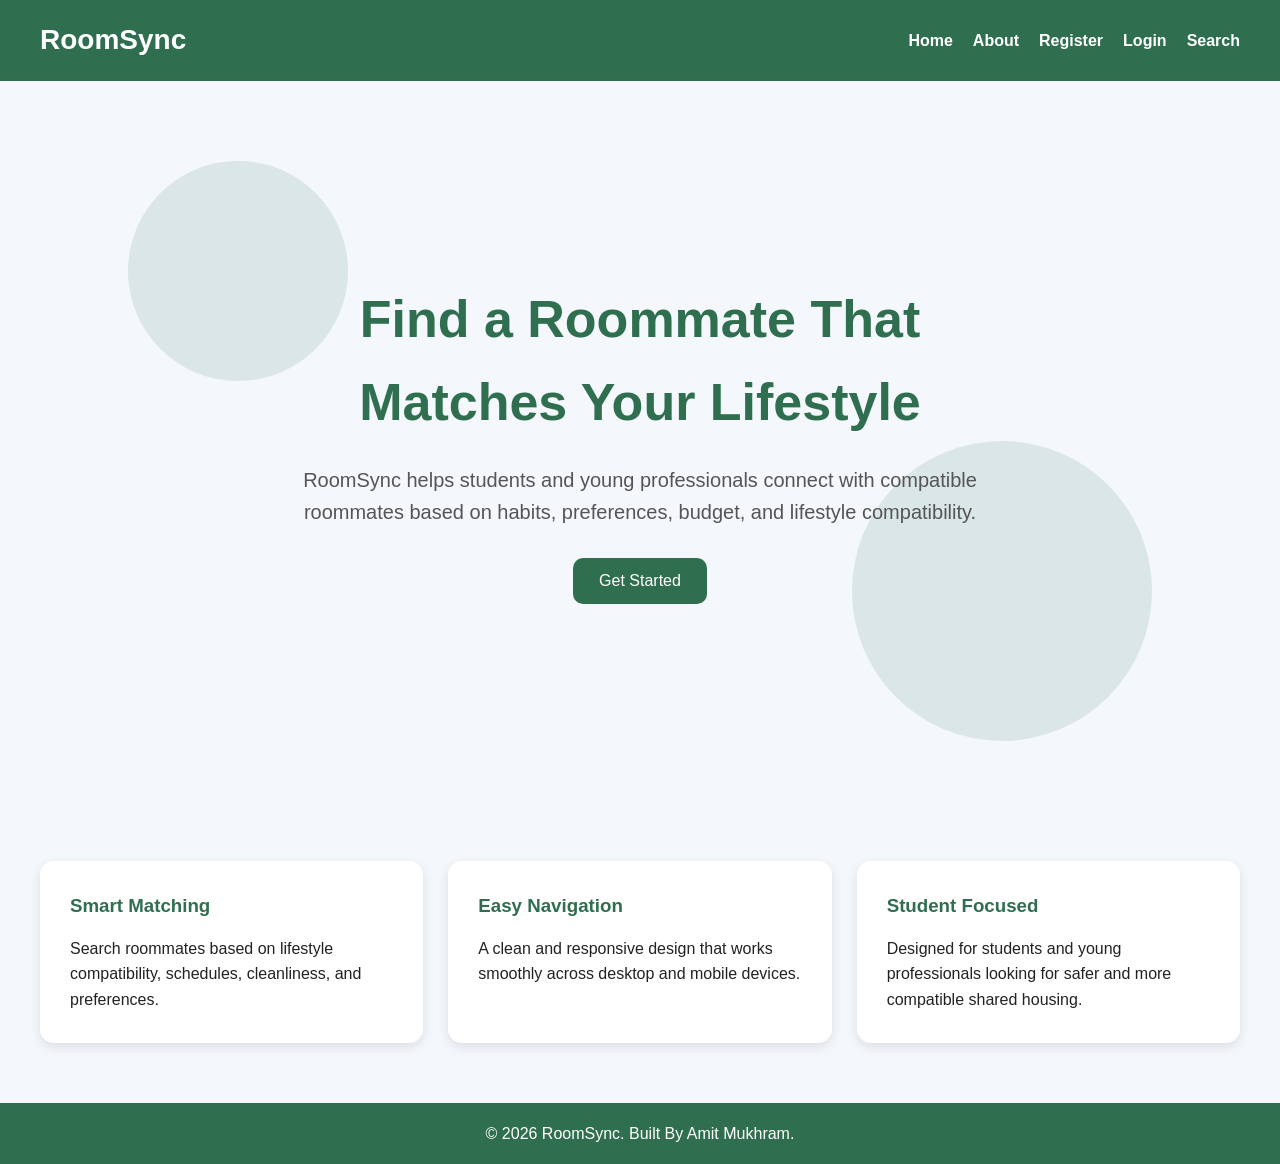
==== index.html @ 76289c37 "Update index.html" ====
<!DOCTYPE html>
<html lang="en">
<head>
    <meta charset="UTF-8">
    <meta name="viewport" content="width=device-width, initial-scale=1.0">
    <title>RoomSync</title>

    <link rel="stylesheet" href="style.css">
    <script src="script.js" defer></script>
</head>

<body onload="updateHomePage()">

    <nav>
        <h2>RoomSync</h2>

        <ul>
            <li><a href="index.html">Home</a></li>
            <li><a href="about.html">About</a></li>
            <li><a href="register.html">Register</a></li>
            <li><a href="login.html">Login</a></li>
            <li><a href="search.html">Search</a></li>
        </ul>
    </nav>

    <section class="hero">

        <div class="hero-text" id="homeContent">
    <h1>Find a Roommate That Matches Your Lifestyle</h1>

    <p>
        RoomSync helps students and young professionals connect with compatible roommates based on habits, preferences, budget, and lifestyle compatibility.
    </p>

    <button onclick="showMessage()">Get Started</button>
</div>

    </section>

    <section class="features">

        <div class="feature-card">
            <h3>Smart Matching</h3>
            <p>
                Search roommates based on lifestyle compatibility, schedules, cleanliness, and preferences.
            </p>
        </div>

        <div class="feature-card">
            <h3>Easy Navigation</h3>
            <p>
                A clean and responsive design that works smoothly across desktop and mobile devices.
            </p>
        </div>

        <div class="feature-card">
            <h3>Student Focused</h3>
            <p>
                Designed for students and young professionals looking for safer and more compatible shared housing.
            </p>
        </div>

    </section>

    <footer>
        <p>© 2026 RoomSync. Built By Amit Mukhram. </p>
    </footer>

</body>
</html>
---- style.css ----
* {
    margin: 0;
    padding: 0;
    box-sizing: border-box;
}

body {
    font-family: Arial, sans-serif;
    background-color: #f4f7fb;
    color: #222;
    line-height: 1.6;
}

/* NAVIGATION */

nav {
    background-color: #2f6f4f;
    color: white;

    display: flex;
    justify-content: space-between;
    align-items: center;

    padding: 18px 40px;

    flex-wrap: wrap;
}

nav h2 {
    font-size: 28px;
}

nav ul {
    list-style: none;

    display: flex;
    gap: 20px;

    flex-wrap: wrap;
}

nav ul li a {
    text-decoration: none;
    color: white;
    font-weight: bold;

    transition: 0.3s;
}

nav ul li a:hover {
    color: #d9f5e5;
}

/* HERO SECTION */

.hero {
    min-height: 80vh;

    display: flex;
    justify-content: center;
    align-items: center;

    text-align: center;

    padding: 40px 20px;
}

.hero-text {
    max-width: 700px;
}

.hero h1 {
    font-size: 52px;
    margin-bottom: 20px;

    color: #2f6f4f;
}

.hero p {
    font-size: 20px;
    color: #555;

    margin-bottom: 30px;
}

button {
    background-color: #2f6f4f;
    color: white;

    border: none;

    padding: 14px 26px;

    border-radius: 10px;

    font-size: 16px;
    cursor: pointer;

    transition: 0.3s;
}

button:hover {
    background-color: #25563d;
}

/* FEATURES */

.features {
    display: grid;

    grid-template-columns: repeat(auto-fit, minmax(250px, 1fr));

    gap: 25px;

    padding: 60px 40px;
}

.feature-card {
    background-color: white;

    padding: 30px;

    border-radius: 14px;

    box-shadow: 0 4px 12px rgba(0,0,0,0.1);

    transition: 0.3s;
}

.feature-card:hover {
    transform: translateY(-5px);
}

.feature-card h3 {
    margin-bottom: 15px;

    color: #2f6f4f;
}

/* FORMS */

.form-page {
    min-height: 100vh;

    display: flex;
    flex-direction: column;
}

.form-container {
    flex: 1;

    display: flex;
    justify-content: center;
    align-items: center;

    padding: 40px 20px;
}

.form-card {
    background-color: white;

    width: 100%;
    max-width: 420px;

    padding: 35px;

    border-radius: 14px;

    box-shadow: 0 4px 12px rgba(0,0,0,0.12);
}

.form-card h1 {
    text-align: center;

    margin-bottom: 25px;

    color: #2f6f4f;
}

.form-card input,
.form-card select {
    width: 100%;

    padding: 12px;

    margin-bottom: 15px;

    border: 1px solid #ccc;

    border-radius: 8px;

    font-size: 15px;
}

.form-card button {
    width: 100%;
}

/* SEARCH PAGE */

.search-section {
    padding: 60px 20px;

    text-align: center;
}

.search-bar {
    margin-bottom: 40px;
}

.search-bar input {
    width: 100%;
    max-width: 400px;

    padding: 14px;

    border-radius: 8px;

    border: 1px solid #ccc;
}

.roommate-grid {
    display: grid;

    grid-template-columns: repeat(auto-fit, minmax(250px, 1fr));

    gap: 25px;

    margin-top: 30px;
}

.roommate-card {
    background-color: white;

    padding: 25px;

    border-radius: 12px;

    box-shadow: 0 4px 12px rgba(0,0,0,0.1);
}

.roommate-card h3 {
    color: #2f6f4f;

    margin-bottom: 10px;
}

/* FOOTER */

footer {
    background-color: #2f6f4f;

    color: white;

    text-align: center;

    padding: 18px;
}

/* RESPONSIVE */

@media (max-width: 768px) {

    nav {
        flex-direction: column;

        text-align: center;
    }

    nav ul {
        margin-top: 15px;

        justify-content: center;
    }

    .hero h1 {
        font-size: 38px;
    }

    .hero p {
        font-size: 18px;
    }

    .features {
        padding: 40px 20px;
    }

}


/* ABOUT PAGE */

.page-header {

    text-align: center;

    padding: 60px 20px 30px;
}

.page-header h1 {

    color: #2f6f4f;

    font-size: 42px;

    margin-bottom: 10px;
}

.page-header p {

    color: #555;

    font-size: 18px;
}

.content-section {

    display: grid;

    grid-template-columns: repeat(auto-fit, minmax(260px, 1fr));

    gap: 25px;

    padding: 40px;
}

.content-card {

    background-color: white;

    padding: 30px;

    border-radius: 14px;

    box-shadow: 0 4px 12px rgba(0,0,0,0.1);
}

.content-card h2 {

    color: #2f6f4f;

    margin-bottom: 15px;
}



/* FINAL POLISH */

.form-intro {
    text-align: center;
    color: #555;
    margin-bottom: 20px;
}

label {
    display: block;
    font-weight: bold;
    margin-bottom: 6px;
    color: #333;
}

.search-section h1 {
    color: #2f6f4f;
    font-size: 42px;
    margin-bottom: 10px;
}

.search-section p {
    color: #555;
    font-size: 18px;
    margin-bottom: 25px;
}

.roommate-card {
    text-align: left;
}

.roommate-card p {
    margin-bottom: 8px;
}

.roommate-card:hover {
    transform: translateY(-5px);
    transition: 0.3s;
}

a:focus,
button:focus,
input:focus,
select:focus {
    outline: 3px solid #d9f5e5;
    outline-offset: 3px;
}

input,
select,
button {
    font-family: inherit;
}

footer {
    margin-top: auto;
}





/* FLOATING HOME BACKGROUND */

.hero {
    position: relative;
    overflow: hidden;
}

.hero::before,
.hero::after {
    content: "";
    position: absolute;
    border-radius: 50%;
    background-color: rgba(47, 111, 79, 0.12);
    z-index: 0;
    animation: float 8s ease-in-out infinite;
}

.hero::before {
    width: 220px;
    height: 220px;
    top: 80px;
    left: 10%;
}

.hero::after {
    width: 300px;
    height: 300px;
    bottom: 60px;
    right: 10%;
    animation-delay: 2s;
}

.hero-text {
    position: relative;
    z-index: 1;
}

@keyframes float {
    0% {
        transform: translateY(0px);
    }

    50% {
        transform: translateY(-25px);
    }

    100% {
        transform: translateY(0px);
    }
}

/* DASHBOARD */

.large-card {
    max-width: 600px;
}

.result-box {
    margin-top: 25px;
    background-color: #f4f7fb;
    padding: 20px;
    border-radius: 10px;
    text-align: left;
}

.result-box h3 {
    color: #2f6f4f;
    margin-bottom: 10px;
}

.logout-btn {
    margin-top: 20px;
    background-color: #555;
}

.logout-btn:hover {
    background-color: #333;
}
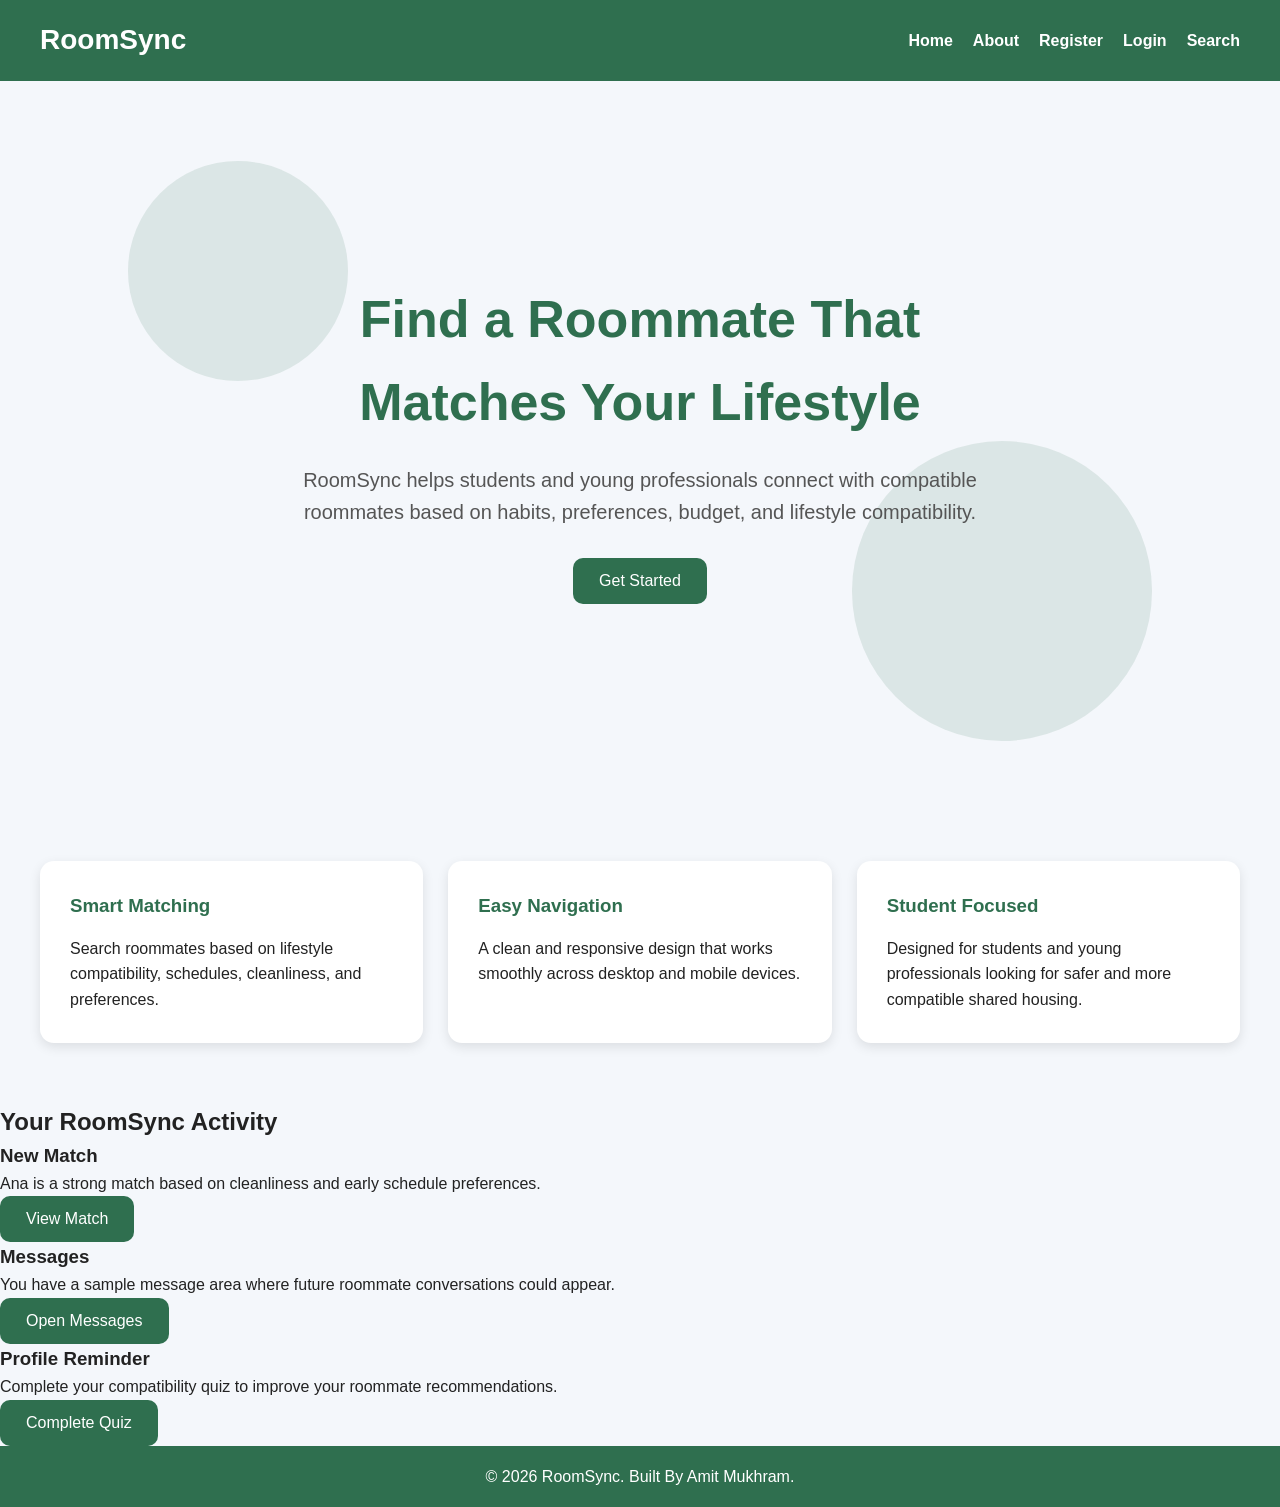
==== commit a58fc271: "Update index.html" ====
--- a/index.html
+++ b/index.html
@@ -62,6 +62,34 @@
 
     </section>
 
+    <section class="member-section" id="memberSection">
+
+    <h2>Your RoomSync Activity</h2>
+
+    <div class="member-grid">
+
+        <div class="member-card">
+            <h3>New Match</h3>
+            <p>Ana is a strong match based on cleanliness and early schedule preferences.</p>
+            <button onclick="window.location.href='search.html'">View Match</button>
+        </div>
+
+        <div class="member-card">
+            <h3>Messages</h3>
+            <p>You have a sample message area where future roommate conversations could appear.</p>
+            <button onclick="showDemoMessage()">Open Messages</button>
+        </div>
+
+        <div class="member-card">
+            <h3>Profile Reminder</h3>
+            <p>Complete your compatibility quiz to improve your roommate recommendations.</p>
+            <button onclick="window.location.href='dashboard.html'">Complete Quiz</button>
+        </div>
+
+    </div>
+
+</section>
+    
     <footer>
         <p>© 2026 RoomSync. Built By Amit Mukhram. </p>
     </footer>
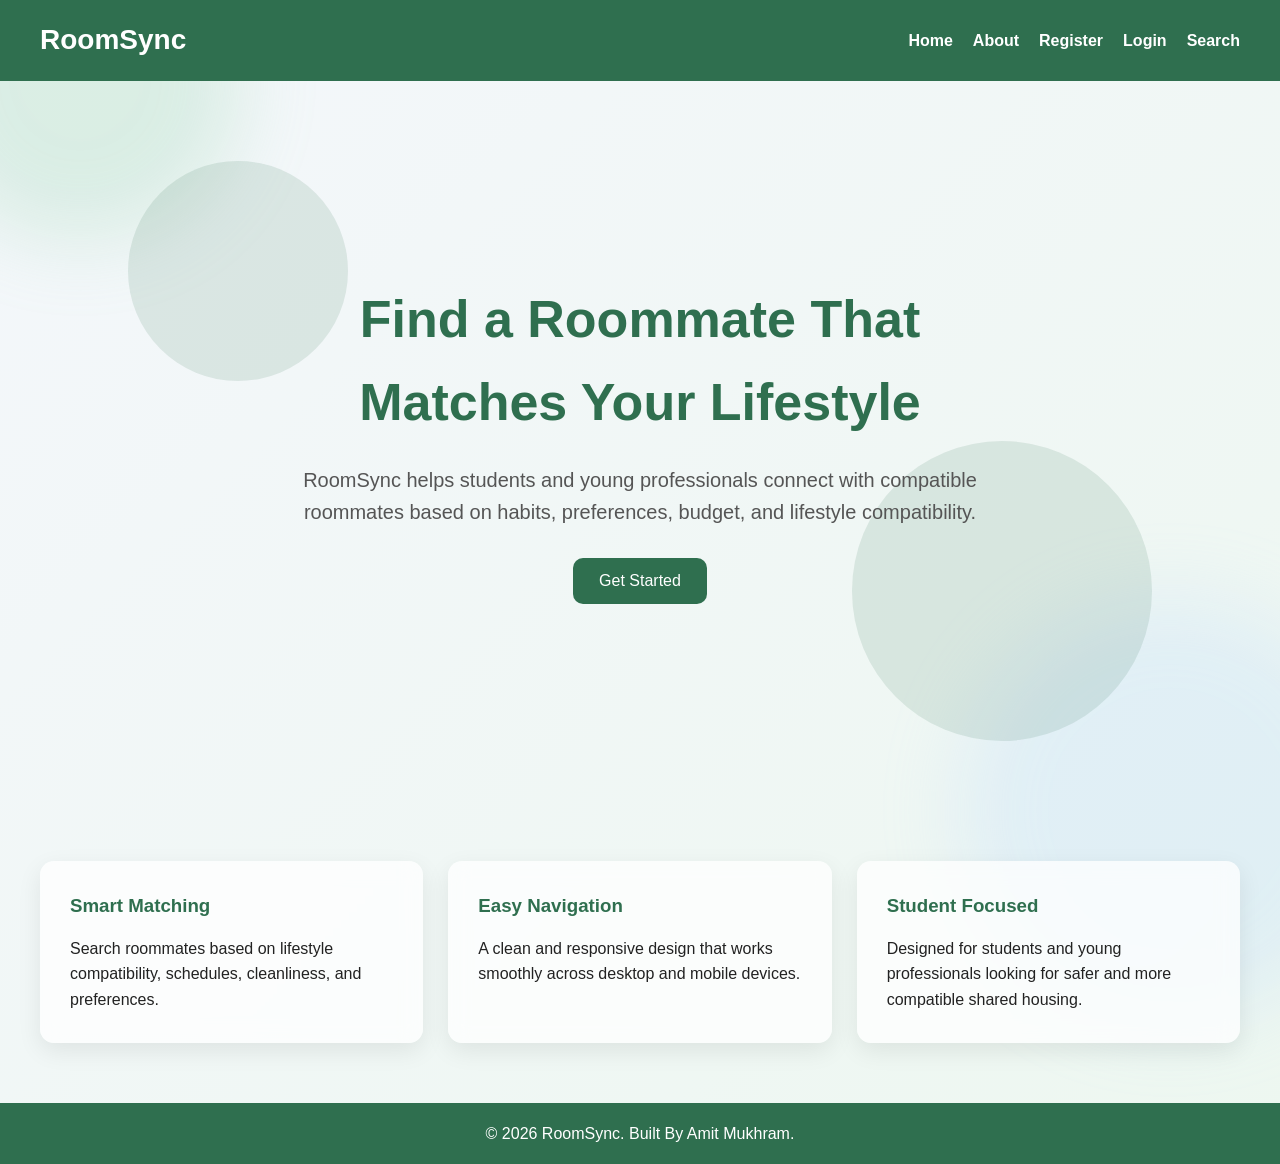
==== commit df4e4375: "Update index.html" ====
--- a/index.html
+++ b/index.html
@@ -10,6 +10,10 @@
 </head>
 
 <body onload="updateHomePage()">
+
+    <div id="loader">
+    <div class="loader-circle"></div>
+</div>
 
     <nav>
         <h2>RoomSync</h2>
--- a/style.css
+++ b/style.css
@@ -5,10 +5,24 @@
 }
 
 body {
+
     font-family: Arial, sans-serif;
-    background-color: #f4f7fb;
+
+    background: linear-gradient(
+        135deg,
+        #f4f7fb,
+        #edf7f0
+    );
+
     color: #222;
+
     line-height: 1.6;
+
+    overflow-x: hidden;
+
+    position: relative;
+
+    min-height: 100vh;
 }
 
 /* NAVIGATION */
@@ -116,13 +130,16 @@
 }
 
 .feature-card {
-    background-color: white;
+
+    background: rgba(255, 255, 255, 0.75);
+
+    backdrop-filter: blur(10px);
 
     padding: 30px;
 
     border-radius: 14px;
 
-    box-shadow: 0 4px 12px rgba(0,0,0,0.1);
+    box-shadow: 0 8px 24px rgba(0,0,0,0.08);
 
     transition: 0.3s;
 }
@@ -157,7 +174,10 @@
 }
 
 .form-card {
-    background-color: white;
+
+    background: rgba(255, 255, 255, 0.82);
+
+    backdrop-filter: blur(10px);
 
     width: 100%;
     max-width: 420px;
@@ -166,7 +186,7 @@
 
     border-radius: 14px;
 
-    box-shadow: 0 4px 12px rgba(0,0,0,0.12);
+    box-shadow: 0 8px 24px rgba(0,0,0,0.08);
 }
 
 .form-card h1 {
@@ -326,13 +346,15 @@
 
 .content-card {
 
-    background-color: white;
+    background: rgba(255,255,255,0.8);
+
+    backdrop-filter: blur(10px);
 
     padding: 30px;
 
     border-radius: 14px;
 
-    box-shadow: 0 4px 12px rgba(0,0,0,0.1);
+    box-shadow: 0 8px 24px rgba(0,0,0,0.08);
 }
 
 .content-card h2 {
@@ -372,7 +394,16 @@
 }
 
 .roommate-card {
-    text-align: left;
+
+    background: rgba(255,255,255,0.82);
+
+    backdrop-filter: blur(10px);
+
+    padding: 25px;
+
+    border-radius: 12px;
+
+    box-shadow: 0 8px 24px rgba(0,0,0,0.08);
 }
 
 .roommate-card p {
@@ -484,3 +515,112 @@
 .logout-btn:hover {
     background-color: #333;
 }
+
+
+
+
+/* LOGGED-IN HOME PAGE */
+
+.home-actions {
+    display: flex;
+    justify-content: center;
+    gap: 15px;
+    flex-wrap: wrap;
+}
+
+.member-section {
+    display: none;
+    padding: 60px 40px;
+    text-align: center;
+}
+
+.member-section h2 {
+    color: #2f6f4f;
+    font-size: 36px;
+    margin-bottom: 30px;
+}
+
+.member-grid {
+    display: grid;
+    grid-template-columns: repeat(auto-fit, minmax(250px, 1fr));
+    gap: 25px;
+}
+
+.member-card {
+    background-color: white;
+    padding: 30px;
+    border-radius: 14px;
+    box-shadow: 0 4px 12px rgba(0,0,0,0.1);
+    text-align: left;
+}
+
+.member-card h3 {
+    color: #2f6f4f;
+    margin-bottom: 10px;
+}
+
+.member-card button {
+    margin-top: 15px;
+}
+
+
+
+
+/* GLOBAL FLOATING BACKGROUND */
+
+body::before,
+body::after {
+
+    content: "";
+
+    position: fixed;
+
+    border-radius: 50%;
+
+    z-index: -1;
+
+    opacity: 0.25;
+
+    filter: blur(40px);
+
+    animation: floatBackground 10s ease-in-out infinite;
+}
+
+body::before {
+
+    width: 320px;
+    height: 320px;
+
+    background: #8ed1a5;
+
+    top: -80px;
+    left: -80px;
+}
+
+body::after {
+
+    width: 420px;
+    height: 420px;
+
+    background: #b7d8ff;
+
+    bottom: -120px;
+    right: -100px;
+
+    animation-delay: 3s;
+}
+
+@keyframes floatBackground {
+
+    0% {
+        transform: translateY(0px) translateX(0px);
+    }
+
+    50% {
+        transform: translateY(-25px) translateX(15px);
+    }
+
+    100% {
+        transform: translateY(0px) translateX(0px);
+    }
+}
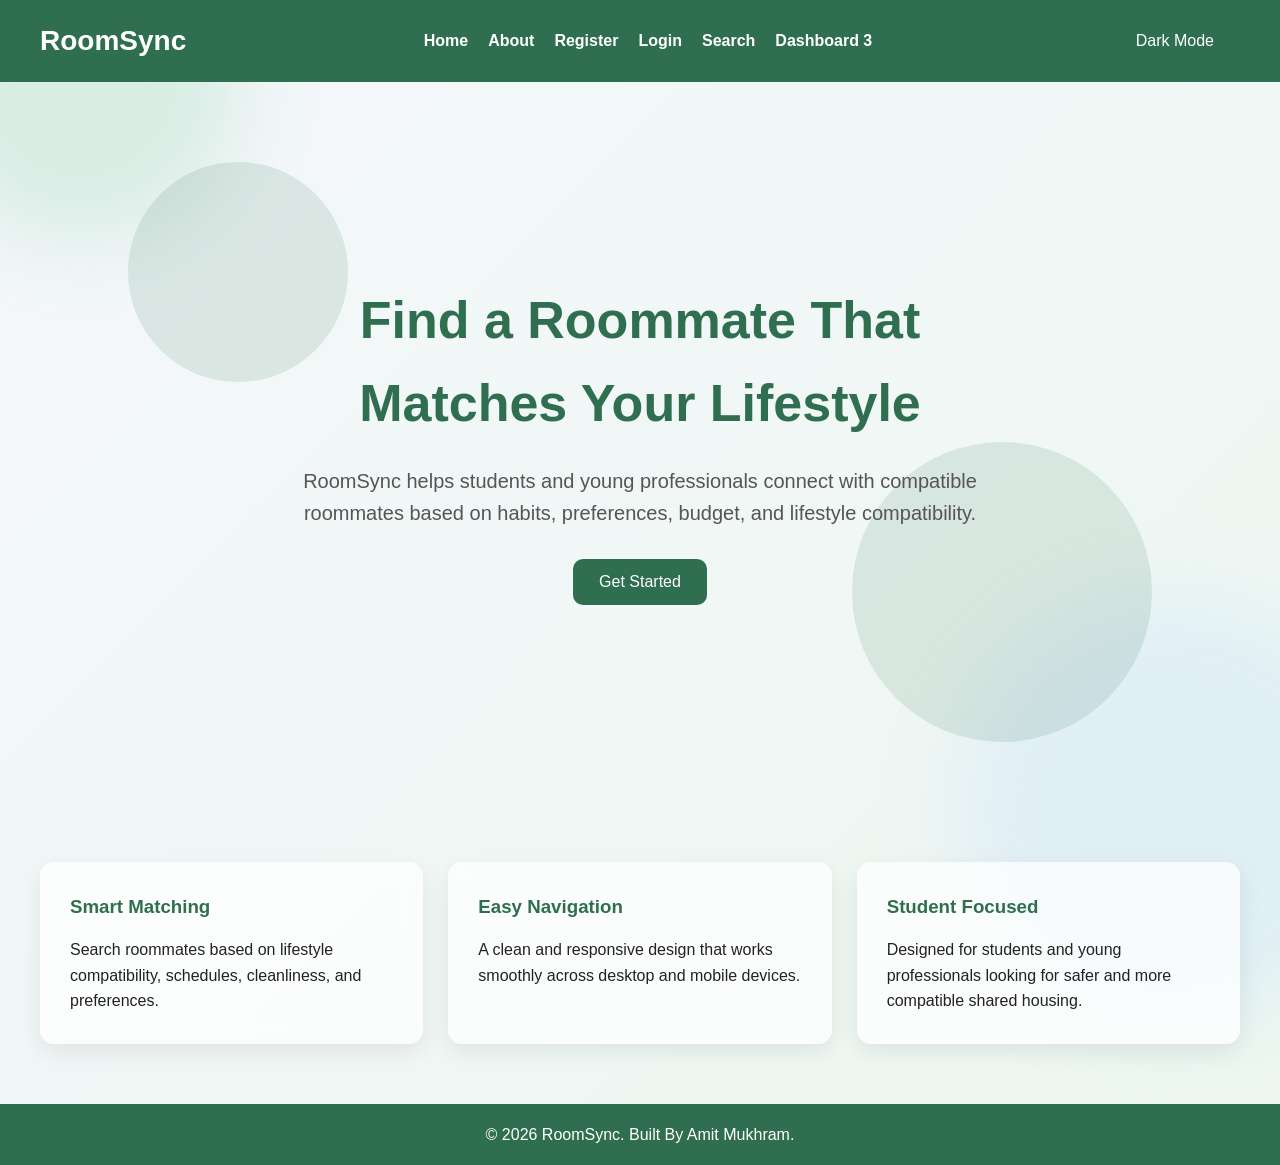
==== commit 045c5689: "Update index.html" ====
--- a/index.html
+++ b/index.html
@@ -13,19 +13,21 @@
 
     <div id="loader">
     <div class="loader-circle"></div>
-</div>
 
     <nav>
-        <h2>RoomSync</h2>
+    <h2>RoomSync</h2>
 
-        <ul>
-            <li><a href="index.html">Home</a></li>
-            <li><a href="about.html">About</a></li>
-            <li><a href="register.html">Register</a></li>
-            <li><a href="login.html">Login</a></li>
-            <li><a href="search.html">Search</a></li>
-        </ul>
-    </nav>
+    <ul>
+        <li><a href="index.html">Home</a></li>
+        <li><a href="about.html">About</a></li>
+        <li><a href="register.html">Register</a></li>
+        <li><a href="login.html">Login</a></li>
+        <li><a href="search.html">Search</a></li>
+        <li><a href="dashboard.html">Dashboard <span class="badge">3</span></a></li>
+    </ul>
+
+    <button class="theme-btn" onclick="toggleDarkMode()">Dark Mode</button>
+</nav>
 
     <section class="hero">
 
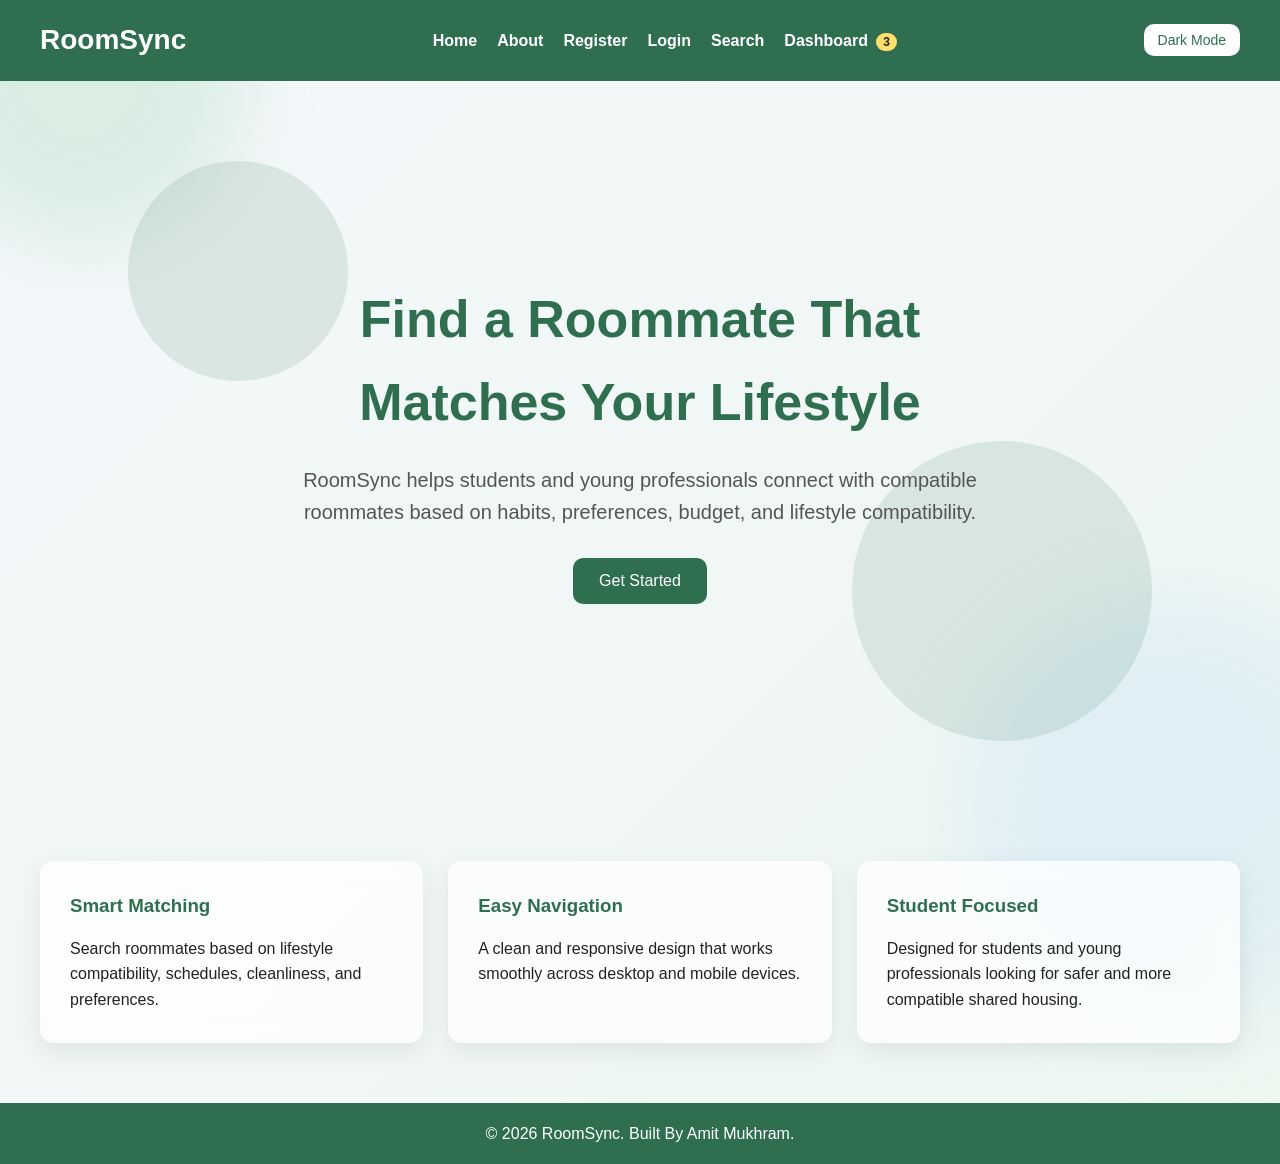
==== commit c31ff871: "Update index.html" ====
--- a/index.html
+++ b/index.html
@@ -13,6 +13,7 @@
 
     <div id="loader">
     <div class="loader-circle"></div>
+        </div>
 
     <nav>
     <h2>RoomSync</h2>
--- a/style.css
+++ b/style.css
@@ -624,3 +624,181 @@
         transform: translateY(0px) translateX(0px);
     }
 }
+
+
+
+
+
+/* LOADING SCREEN */
+
+#loader {
+    position: fixed;
+    inset: 0;
+    background: #f4f7fb;
+    display: flex;
+    justify-content: center;
+    align-items: center;
+    z-index: 9999;
+    animation: hideLoader 1.2s forwards;
+}
+
+.loader-circle {
+    width: 45px;
+    height: 45px;
+    border: 5px solid #d9f5e5;
+    border-top: 5px solid #2f6f4f;
+    border-radius: 50%;
+    animation: spin 0.9s linear infinite;
+}
+
+@keyframes spin {
+    to {
+        transform: rotate(360deg);
+    }
+}
+
+@keyframes hideLoader {
+    0%, 70% {
+        opacity: 1;
+        visibility: visible;
+    }
+
+    100% {
+        opacity: 0;
+        visibility: hidden;
+    }
+}
+
+/* NAVBAR ANIMATION + BADGE */
+
+nav ul li a {
+    position: relative;
+}
+
+nav ul li a::after {
+    content: "";
+    position: absolute;
+    width: 0;
+    height: 2px;
+    left: 0;
+    bottom: -5px;
+    background-color: #d9f5e5;
+    transition: 0.3s;
+}
+
+nav ul li a:hover::after {
+    width: 100%;
+}
+
+.badge {
+    background-color: #ffdf6c;
+    color: #222;
+    padding: 2px 7px;
+    border-radius: 20px;
+    font-size: 12px;
+    margin-left: 4px;
+}
+
+/* DARK MODE */
+
+.theme-btn {
+    background-color: white;
+    color: #2f6f4f;
+    padding: 8px 14px;
+    font-size: 14px;
+}
+
+.dark-mode {
+    background: linear-gradient(135deg, #111827, #1f2937);
+    color: #f4f7fb;
+}
+
+.dark-mode nav,
+.dark-mode footer {
+    background-color: #111827;
+}
+
+.dark-mode .feature-card,
+.dark-mode .form-card,
+.dark-mode .content-card,
+.dark-mode .roommate-card,
+.dark-mode .member-card,
+.dark-mode .message-card,
+.dark-mode .saved-card {
+    background: rgba(31, 41, 55, 0.85);
+    color: #f4f7fb;
+}
+
+.dark-mode h1,
+.dark-mode h2,
+.dark-mode h3,
+.dark-mode .hero h1,
+.dark-mode .page-header h1,
+.dark-mode .search-section h1 {
+    color: #9ee6b7;
+}
+
+.dark-mode p,
+.dark-mode .hero p,
+.dark-mode .page-header p,
+.dark-mode .search-section p,
+.dark-mode .form-intro {
+    color: #d1d5db;
+}
+
+.dark-mode input,
+.dark-mode select {
+    background-color: #111827;
+    color: white;
+    border: 1px solid #4b5563;
+}
+
+/* PROFILE CIRCLES + COMPATIBILITY */
+
+.profile-circle {
+    width: 55px;
+    height: 55px;
+    background-color: #2f6f4f;
+    color: white;
+    border-radius: 50%;
+    display: flex;
+    justify-content: center;
+    align-items: center;
+    font-weight: bold;
+    margin-bottom: 15px;
+}
+
+.match-percent {
+    display: inline-block;
+    margin-top: 10px;
+    background-color: #d9f5e5;
+    color: #2f6f4f;
+    padding: 6px 10px;
+    border-radius: 20px;
+    font-weight: bold;
+}
+
+/* MESSAGES + SAVED MATCHES */
+
+.message-section,
+.saved-section {
+    padding: 50px 40px;
+    text-align: center;
+}
+
+.message-section h2,
+.saved-section h2 {
+    color: #2f6f4f;
+    margin-bottom: 25px;
+}
+
+.message-grid,
+.saved-grid {
+    display: grid;
+    grid-template-columns: repeat(auto-fit, minmax(260px, 1fr));
+    gap: 25px;
+}
+
+.message-card,
+.saved-card {
+    background: rgba(255
